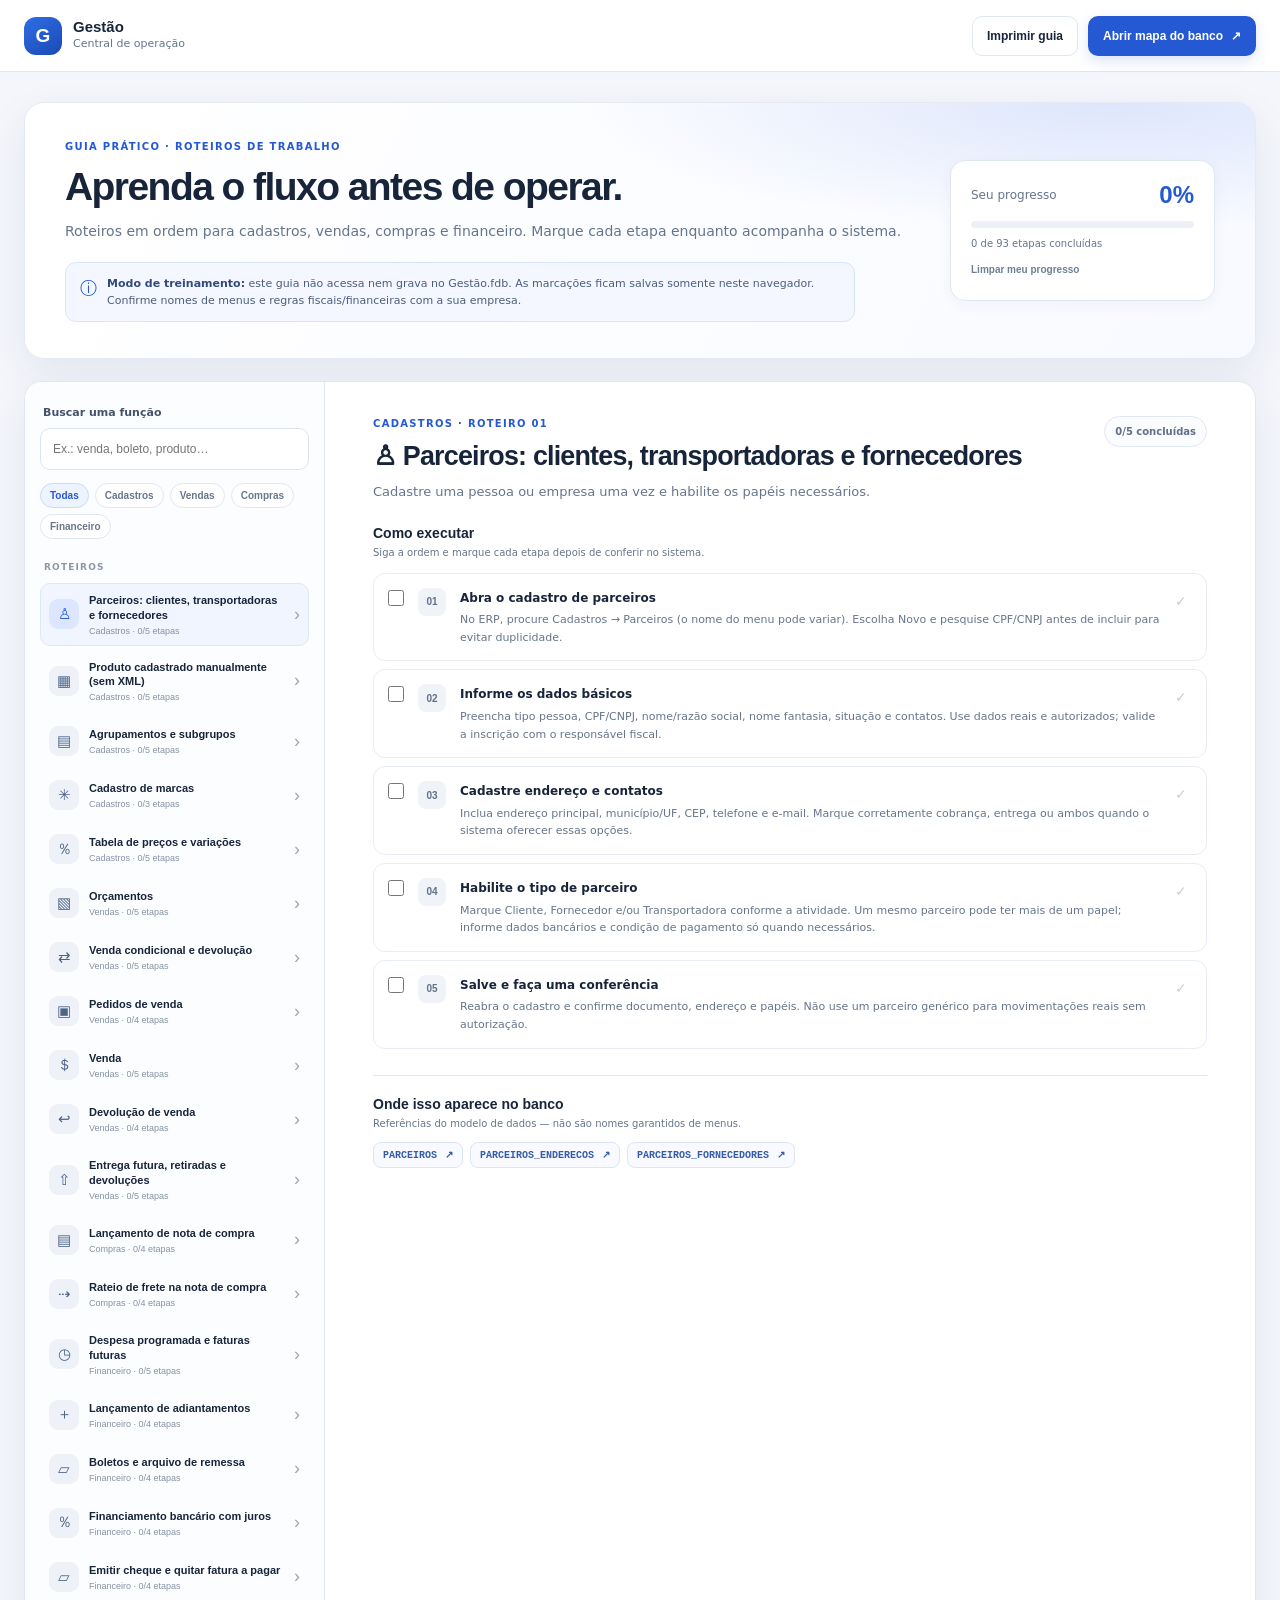
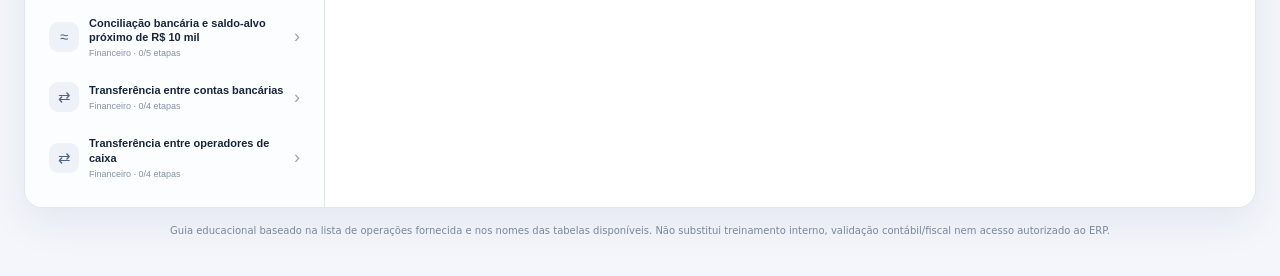
==== guia.html @ 0971cc7e "Add files via upload" ====
<!doctype html>
<html lang="pt-BR">
  <head>
    <meta charset="utf-8" />
    <meta name="viewport" content="width=device-width, initial-scale=1" />
    <meta name="theme-color" content="#f4f6fb" />
    <title>Guia de uso · Gestão</title>
    <link rel="stylesheet" href="guia.css" />
  </head>
  <body>
    <header class="topbar">
      <a class="brand" href="index.html" aria-label="Voltar ao mapa do banco">
        <span class="brand-mark">G</span>
        <span><strong>Gestão</strong><small>Central de operação</small></span>
      </a>
      <div class="top-actions">
        <button id="printGuide" class="button button-quiet" type="button">
          Imprimir guia
        </button>
        <a class="button button-primary" href="index.html"
          >Abrir mapa do banco <span aria-hidden="true">↗</span></a
        >
      </div>
    </header>

    <main class="shell">
      <section class="hero">
        <div class="hero-copy">
          <p class="eyebrow">GUIA PRÁTICO · ROTEIROS DE TRABALHO</p>
          <h1>Aprenda o fluxo antes de operar.</h1>
          <p class="hero-text">
            Roteiros em ordem para cadastros, vendas, compras e financeiro.
            Marque cada etapa enquanto acompanha o sistema.
          </p>
          <div class="hero-note">
            <span aria-hidden="true">ⓘ</span
            ><span
              ><strong>Modo de treinamento:</strong> este guia não acessa nem
              grava no Gestão.fdb. As marcações ficam salvas somente neste
              navegador. Confirme nomes de menus e regras fiscais/financeiras
              com a sua empresa.</span
            >
          </div>
        </div>
        <div class="progress-card" aria-live="polite">
          <div class="progress-top">
            <span>Seu progresso</span><strong id="progressText">0%</strong>
          </div>
          <div class="progress-track"><span id="progressBar"></span></div>
          <p id="progressDetail">0 de 0 etapas concluídas</p>
          <button id="resetProgress" class="text-button" type="button">
            Limpar meu progresso
          </button>
        </div>
      </section>

      <section class="workspace" aria-label="Roteiros de operação">
        <aside class="catalog">
          <label class="search-label" for="guideSearch"
            >Buscar uma função</label
          >
          <input
            id="guideSearch"
            type="search"
            placeholder="Ex.: venda, boleto, produto…"
            autocomplete="off"
          />
          <div
            id="categoryFilters"
            class="category-filters"
            aria-label="Filtrar por área"
          ></div>
          <p class="list-heading">ROTEIROS</p>
          <nav
            id="workflowList"
            class="workflow-list"
            aria-label="Lista de roteiros"
          ></nav>
          <p id="emptyList" class="empty-state" hidden>
            Nenhum roteiro encontrado. Tente outro termo ou área.
          </p>
        </aside>

        <article
          id="workflowDetail"
          class="detail"
          aria-live="polite"
        ></article>
      </section>
      <footer class="footer">
        Guia educacional baseado na lista de operações fornecida e nos nomes das
        tabelas disponíveis. Não substitui treinamento interno, validação
        contábil/fiscal nem acesso autorizado ao ERP.
      </footer>
    </main>
    <script src="dados.js"></script>
    <script src="guia.js"></script>
  </body>
</html>
---- guia.css ----
:root {
  color-scheme: light;
  --ink: #17243a;
  --muted: #66758b;
  --line: #e0e7f0;
  --surface: #fff;
  --canvas: #f4f6fb;
  --blue: #2459d3;
  --blue-soft: #edf3ff;
  --green: #167b58;
  --amber: #9b5a0a;
  --shadow: 0 14px 40px rgba(31, 55, 90, 0.08);
}
* {
  box-sizing: border-box;
}
body {
  margin: 0;
  background: var(--canvas);
  color: var(--ink);
  font:
    14px "DM Sans",
    system-ui,
    sans-serif;
  line-height: 1.55;
}
.topbar {
  height: 72px;
  display: flex;
  align-items: center;
  justify-content: space-between;
  padding: 0 max(24px, calc((100vw - 1240px) / 2));
  background: #fff;
  border-bottom: 1px solid var(--line);
}
.brand {
  display: flex;
  align-items: center;
  gap: 11px;
  color: inherit;
  text-decoration: none;
}
.brand-mark {
  width: 38px;
  height: 38px;
  border-radius: 12px;
  display: grid;
  place-items: center;
  background: linear-gradient(145deg, #2f6ee5, #1a49b5);
  color: #fff;
  font:
    800 19px Manrope,
    sans-serif;
}
.brand strong,
.brand small {
  display: block;
}
.brand strong {
  font:
    700 15px Manrope,
    sans-serif;
}
.brand small {
  font-size: 11px;
  color: var(--muted);
}
.top-actions {
  display: flex;
  gap: 10px;
  align-items: center;
}
.button {
  min-height: 40px;
  display: inline-flex;
  align-items: center;
  justify-content: center;
  gap: 8px;
  padding: 0 14px;
  border: 1px solid transparent;
  border-radius: 10px;
  text-decoration: none;
  font:
    600 12px "DM Sans",
    sans-serif;
  cursor: pointer;
}
.button-primary {
  background: var(--blue);
  color: #fff;
  box-shadow: 0 5px 14px #2459d32a;
}
.button-primary:hover {
  background: #194ab9;
}
.button-quiet {
  background: #fff;
  color: var(--ink);
  border-color: var(--line);
}
.button-quiet:hover {
  background: #f7f9fc;
}
.shell {
  width: min(1240px, calc(100% - 48px));
  margin: 30px auto 22px;
}
.hero {
  display: grid;
  grid-template-columns: minmax(0, 1fr) 265px;
  gap: 30px;
  align-items: center;
  padding: 36px 40px;
  margin-bottom: 22px;
  border-radius: 20px;
  background:
    radial-gradient(ellipse at 88% 0%, #527ce52b, transparent 35%),
    linear-gradient(115deg, #fff, #f8faff);
  border: 1px solid #e4eaf4;
  box-shadow: var(--shadow);
}
.eyebrow {
  margin: 0 0 9px;
  color: var(--blue);
  font-size: 10px;
  font-weight: 700;
  letter-spacing: 0.13em;
}
.hero h1 {
  margin: 0;
  font:
    800 clamp(27px, 3.1vw, 39px)/1.17 Manrope,
    sans-serif;
  letter-spacing: -0.04em;
}
.hero-text {
  margin: 12px 0 19px;
  color: var(--muted);
  font-size: 14px;
}
.hero-note {
  max-width: 790px;
  display: flex;
  gap: 10px;
  padding: 12px 14px;
  border: 1px solid #d9e5ff;
  border-radius: 11px;
  background: #f4f7ff;
  color: #4c5e7b;
  font-size: 11px;
  line-height: 1.55;
}
.hero-note > span:first-child {
  color: var(--blue);
  font-size: 17px;
}
.hero-note strong {
  color: #304a79;
}
.progress-card {
  padding: 20px;
  border: 1px solid var(--line);
  border-radius: 15px;
  background: #fff;
  box-shadow: 0 5px 16px #1e39600a;
}
.progress-top {
  display: flex;
  align-items: center;
  justify-content: space-between;
  font-size: 12px;
  color: var(--muted);
}
.progress-top strong {
  font:
    800 24px Manrope,
    sans-serif;
  color: var(--blue);
}
.progress-track {
  height: 7px;
  margin: 12px 0 8px;
  border-radius: 99px;
  overflow: hidden;
  background: #edf1f7;
}
.progress-track span {
  display: block;
  width: 0;
  height: 100%;
  border-radius: inherit;
  background: linear-gradient(90deg, #2459d3, #5d8bf3);
  transition: width 0.2s;
}
.progress-card p {
  margin: 0;
  color: var(--muted);
  font-size: 10px;
}
.text-button {
  margin: 12px 0 0;
  padding: 0;
  border: 0;
  background: none;
  color: #6f7e95;
  font:
    600 10px "DM Sans",
    sans-serif;
  cursor: pointer;
}
.text-button:hover {
  color: #b33333;
}
.workspace {
  min-height: 680px;
  display: grid;
  grid-template-columns: 300px minmax(0, 1fr);
  border: 1px solid var(--line);
  border-radius: 18px;
  background: #fff;
  box-shadow: var(--shadow);
  overflow: hidden;
}
.catalog {
  padding: 22px 15px 18px;
  border-right: 1px solid var(--line);
  background: #fcfdff;
}
.search-label {
  display: block;
  margin: 0 0 7px 3px;
  font-size: 11px;
  font-weight: 700;
  color: #44536a;
}
.catalog input[type="search"] {
  width: 100%;
  height: 42px;
  padding: 0 12px;
  border: 1px solid #dce4ef;
  border-radius: 10px;
  outline: 0;
  background: #fff;
  color: var(--ink);
  font:
    12px "DM Sans",
    sans-serif;
}
.catalog input:focus {
  border-color: #6b91e8;
  box-shadow: 0 0 0 3px #2459d314;
}
.category-filters {
  display: flex;
  flex-wrap: wrap;
  gap: 6px;
  margin: 13px 0 22px;
}
.filter-chip {
  padding: 6px 9px;
  border: 1px solid var(--line);
  border-radius: 99px;
  background: #fff;
  color: #68778b;
  font:
    600 10px "DM Sans",
    sans-serif;
  cursor: pointer;
}
.filter-chip.selected {
  border-color: #cbd9fb;
  background: var(--blue-soft);
  color: var(--blue);
}
.list-heading {
  margin: 0 0 8px 4px;
  color: #8b97a8;
  font-size: 9px;
  font-weight: 700;
  letter-spacing: 0.13em;
}
.workflow-list {
  display: flex;
  flex-direction: column;
  gap: 4px;
}
.workflow-item {
  width: 100%;
  display: flex;
  align-items: center;
  gap: 10px;
  padding: 9px 8px;
  border: 1px solid transparent;
  border-radius: 10px;
  background: transparent;
  text-align: left;
  color: var(--ink);
  cursor: pointer;
}
.workflow-item:hover {
  background: #f4f7fc;
}
.workflow-item.active {
  border-color: #dce6fc;
  background: #f1f5ff;
}
.workflow-icon {
  flex: 0 0 30px;
  width: 30px;
  height: 30px;
  display: grid;
  place-items: center;
  border-radius: 9px;
  background: #eef2f8;
  color: #4d6488;
  font-size: 15px;
}
.workflow-item.active .workflow-icon {
  background: #dce7ff;
  color: var(--blue);
}
.workflow-label {
  min-width: 0;
  flex: 1;
}
.workflow-label strong,
.workflow-label small {
  display: block;
}
.workflow-label strong {
  font-size: 11px;
  line-height: 1.35;
  font-weight: 600;
}
.workflow-label small {
  margin-top: 3px;
  color: #8692a4;
  font-size: 9px;
}
.workflow-arrow {
  color: #9aa5b5;
  font-size: 18px;
}
.empty-state {
  padding: 12px;
  color: var(--muted);
  font-size: 12px;
}
.detail {
  padding: 34px clamp(22px, 4vw, 48px) 38px;
  min-width: 0;
}
.detail-heading {
  display: flex;
  justify-content: space-between;
  align-items: flex-start;
  gap: 15px;
  margin-bottom: 22px;
}
.detail-heading h2 {
  margin: 0;
  font:
    800 clamp(21px, 2.1vw, 29px)/1.25 Manrope,
    sans-serif;
  letter-spacing: -0.03em;
}
.detail-summary {
  margin: 8px 0 0;
  color: var(--muted);
  font-size: 13px;
}
.completion-pill {
  white-space: nowrap;
  padding: 7px 10px;
  border: 1px solid #e2e8f1;
  border-radius: 99px;
  background: #fbfcfe;
  color: #5f708a;
  font-size: 10px;
  font-weight: 600;
}
.callout {
  display: flex;
  gap: 10px;
  padding: 13px 15px;
  margin-bottom: 22px;
  border: 1px solid;
  border-radius: 11px;
  font-size: 11px;
  line-height: 1.55;
}
.callout-warning {
  border-color: #f2dfb9;
  background: #fff9eb;
  color: #765121;
}
.callout strong {
  flex: 0 0 auto;
  color: #9b5a0a;
}
.steps-heading {
  margin: 23px 0 12px;
}
.steps-heading h3,
.references h3,
.demo-heading h3 {
  margin: 0;
  font:
    700 14px Manrope,
    sans-serif;
}
.steps-heading p,
.references p {
  margin: 4px 0 0;
  color: var(--muted);
  font-size: 10px;
}
.steps {
  display: flex;
  flex-direction: column;
  gap: 8px;
}
.step-card {
  position: relative;
  display: grid;
  grid-template-columns: 18px 30px minmax(0, 1fr) 17px;
  gap: 12px;
  align-items: start;
  padding: 14px;
  border: 1px solid #e8edf4;
  border-radius: 12px;
  background: #fff;
  cursor: pointer;
  transition:
    border-color 0.16s,
    background 0.16s;
}
.step-card:hover {
  border-color: #c9d8f5;
  background: #fcfdff;
}
.step-card > input {
  width: 16px;
  height: 16px;
  margin: 2px 0 0;
  accent-color: var(--blue);
  cursor: pointer;
}
.step-number {
  width: 28px;
  height: 28px;
  display: grid;
  place-items: center;
  border-radius: 8px;
  background: #f0f3f8;
  color: #62718a;
  font:
    700 10px Manrope,
    sans-serif;
}
.step-copy strong,
.step-copy > span {
  display: block;
}
.step-copy strong {
  margin: 1px 0 4px;
  font-size: 12px;
}
.step-copy > span {
  color: #66758b;
  font-size: 11px;
  line-height: 1.6;
}
.step-check {
  padding-top: 3px;
  color: #c5cdd8;
  font-weight: 700;
}
.step-card.completed {
  border-color: #cde9dc;
  background: #f8fdf9;
}
.step-card.completed .step-number {
  background: #e4f5eb;
  color: var(--green);
}
.step-card.completed .step-check {
  color: var(--green);
}
.step-card.completed .step-copy strong {
  color: #557261;
}
.references {
  display: grid;
  grid-template-columns: 1fr;
  gap: 11px;
  margin-top: 26px;
  padding-top: 20px;
  border-top: 1px solid var(--line);
}
.table-links {
  display: flex;
  flex-wrap: wrap;
  gap: 7px;
}
.table-link {
  display: inline-flex;
  align-items: center;
  gap: 8px;
  padding: 6px 9px;
  border: 1px solid #dce5f4;
  border-radius: 8px;
  background: #f8faff;
  color: #355caa;
  text-decoration: none;
  font:
    600 10px ui-monospace,
    monospace;
}
.table-link:hover {
  border-color: #9eb7ed;
  background: #eff4ff;
}
.muted {
  color: var(--muted);
  font-size: 11px;
}
.demo-panel {
  margin: 17px 0 20px;
  padding: 17px;
  border: 1px solid #dae5fa;
  border-radius: 14px;
  background: linear-gradient(130deg, #f8faff, #fff);
}
.demo-heading {
  display: flex;
  align-items: center;
  gap: 10px;
  margin-bottom: 13px;
}
.demo-heading p {
  margin: 3px 0 0;
  color: var(--muted);
  font-size: 10px;
}
.demo-icon {
  width: 34px;
  height: 34px;
  display: grid;
  place-items: center;
  border-radius: 10px;
  background: #e6edff;
  color: var(--blue);
  font-size: 18px;
}
.demo-input {
  display: flex;
  flex-direction: column;
  gap: 6px;
  color: #4c5b71;
  font-size: 10px;
  font-weight: 600;
}
.demo-input input {
  height: 38px;
  padding: 0 10px;
  border: 1px solid #dbe3ef;
  border-radius: 8px;
  background: #fff;
  color: var(--ink);
  font:
    12px "DM Sans",
    sans-serif;
}
.price-results {
  display: grid;
  grid-template-columns: repeat(3, minmax(0, 1fr));
  gap: 8px;
  margin-top: 10px;
}
.price-tier {
  display: flex;
  flex-direction: column;
  gap: 7px;
  padding: 10px;
  border: 1px solid #e7edf6;
  border-radius: 9px;
  background: #fff;
}
.price-tier > span {
  display: flex;
  justify-content: space-between;
  gap: 4px;
  color: #596a82;
  font-size: 10px;
}
.price-tier small {
  color: #7889a3;
}
.price-tier strong {
  font:
    700 13px Manrope,
    sans-serif;
  color: #254fa9;
}
.demo-footnote {
  margin: 10px 0 0;
  color: #7b8798;
  font-size: 9px;
}
.demo-grid {
  display: grid;
  grid-template-columns: 1fr 1fr;
  gap: 10px;
  margin-bottom: 12px;
}
.expense-results {
  margin-top: 12px;
}
.preview-total {
  display: flex;
  justify-content: space-between;
  gap: 10px;
  margin: 0 0 8px;
  color: #52637c;
  font-size: 11px;
}
.preview-total strong {
  color: var(--ink);
}
.date-chips {
  display: flex;
  flex-wrap: wrap;
  gap: 5px;
}
.date-chips span {
  padding: 4px 7px;
  border: 1px solid #e3eaf5;
  border-radius: 6px;
  background: #fff;
  color: #50617b;
  font-size: 9px;
}
.validation-message {
  margin: 8px 0;
  color: #a34430;
  font-size: 11px;
}
.footer {
  padding: 15px 5px;
  color: #7b8798;
  font-size: 10px;
  text-align: center;
}
button:focus-visible,
a:focus-visible,
input:focus-visible {
  outline: 3px solid #72a0ff;
  outline-offset: 2px;
}
@media (max-width: 800px) {
  .shell {
    width: min(100% - 28px, 650px);
    margin-top: 18px;
  }
  .hero {
    grid-template-columns: 1fr;
    padding: 26px 23px;
    gap: 17px;
  }
  .progress-card {
    max-width: none;
  }
  .workspace {
    grid-template-columns: 230px minmax(0, 1fr);
  }
  .catalog {
    padding: 17px 11px;
  }
  .detail {
    padding: 24px 20px;
  }
  .topbar {
    padding: 0 16px;
  }
  .brand small {
    display: none;
  }
}
@media (max-width: 620px) {
  .topbar {
    height: 62px;
  }
  .top-actions {
    gap: 6px;
  }
  .button {
    min-height: 36px;
    padding: 0 9px;
    font-size: 10px;
  }
  .button-quiet {
    display: none;
  }
  .shell {
    width: calc(100% - 20px);
    margin: 12px auto;
  }
  .hero {
    padding: 21px 17px;
    border-radius: 15px;
  }
  .hero h1 {
    font-size: 27px;
  }
  .hero-text {
    font-size: 12px;
  }
  .workspace {
    grid-template-columns: 1fr;
    min-height: 0;
  }
  .catalog {
    border-right: 0;
    border-bottom: 1px solid var(--line);
    padding: 14px;
  }
  .workflow-list {
    display: grid;
    grid-template-columns: 1fr 1fr;
    max-height: 230px;
    overflow: auto;
  }
  .workflow-item {
    padding: 7px 5px;
    gap: 6px;
  }
  .workflow-icon {
    width: 26px;
    height: 26px;
    flex-basis: 26px;
  }
  .workflow-label strong {
    font-size: 9px;
  }
  .workflow-label small {
    font-size: 8px;
  }
  .workflow-arrow {
    display: none;
  }
  .category-filters {
    margin-bottom: 12px;
  }
  .detail {
    padding: 22px 15px;
  }
  .detail-heading {
    flex-direction: column;
  }
  .completion-pill {
    order: -1;
  }
  .step-card {
    grid-template-columns: 16px 26px minmax(0, 1fr) 12px;
    gap: 8px;
    padding: 11px 9px;
  }
  .step-number {
    width: 25px;
    height: 25px;
  }
  .step-copy strong {
    font-size: 11px;
  }
  .step-copy > span {
    font-size: 10px;
  }
  .price-results {
    grid-template-columns: 1fr;
  }
  .price-tier {
    flex-direction: row;
    align-items: center;
    justify-content: space-between;
  }
  .price-tier > span {
    gap: 8px;
  }
  .demo-grid {
    grid-template-columns: 1fr;
  }
  .references {
    margin-top: 20px;
  }
  .footer {
    text-align: left;
  }
}
@media print {
  body {
    background: #fff;
  }
  .topbar,
  .catalog,
  .progress-card,
  .text-button,
  .button,
  .category-filters,
  .workflow-list,
  .search-label,
  .catalog input,
  .list-heading {
    display: none !important;
  }
  .shell {
    width: 100%;
    margin: 0;
  }
  .hero {
    display: block;
    padding: 10px;
    border: 0;
    box-shadow: none;
  }
  .workspace {
    display: block;
    border: 0;
    box-shadow: none;
  }
  .detail {
    padding: 10px;
  }
  .step-card {
    break-inside: avoid;
  }
  .demo-panel,
  .callout {
    break-inside: avoid;
  }
  .footer {
    font-size: 9px;
  }
}
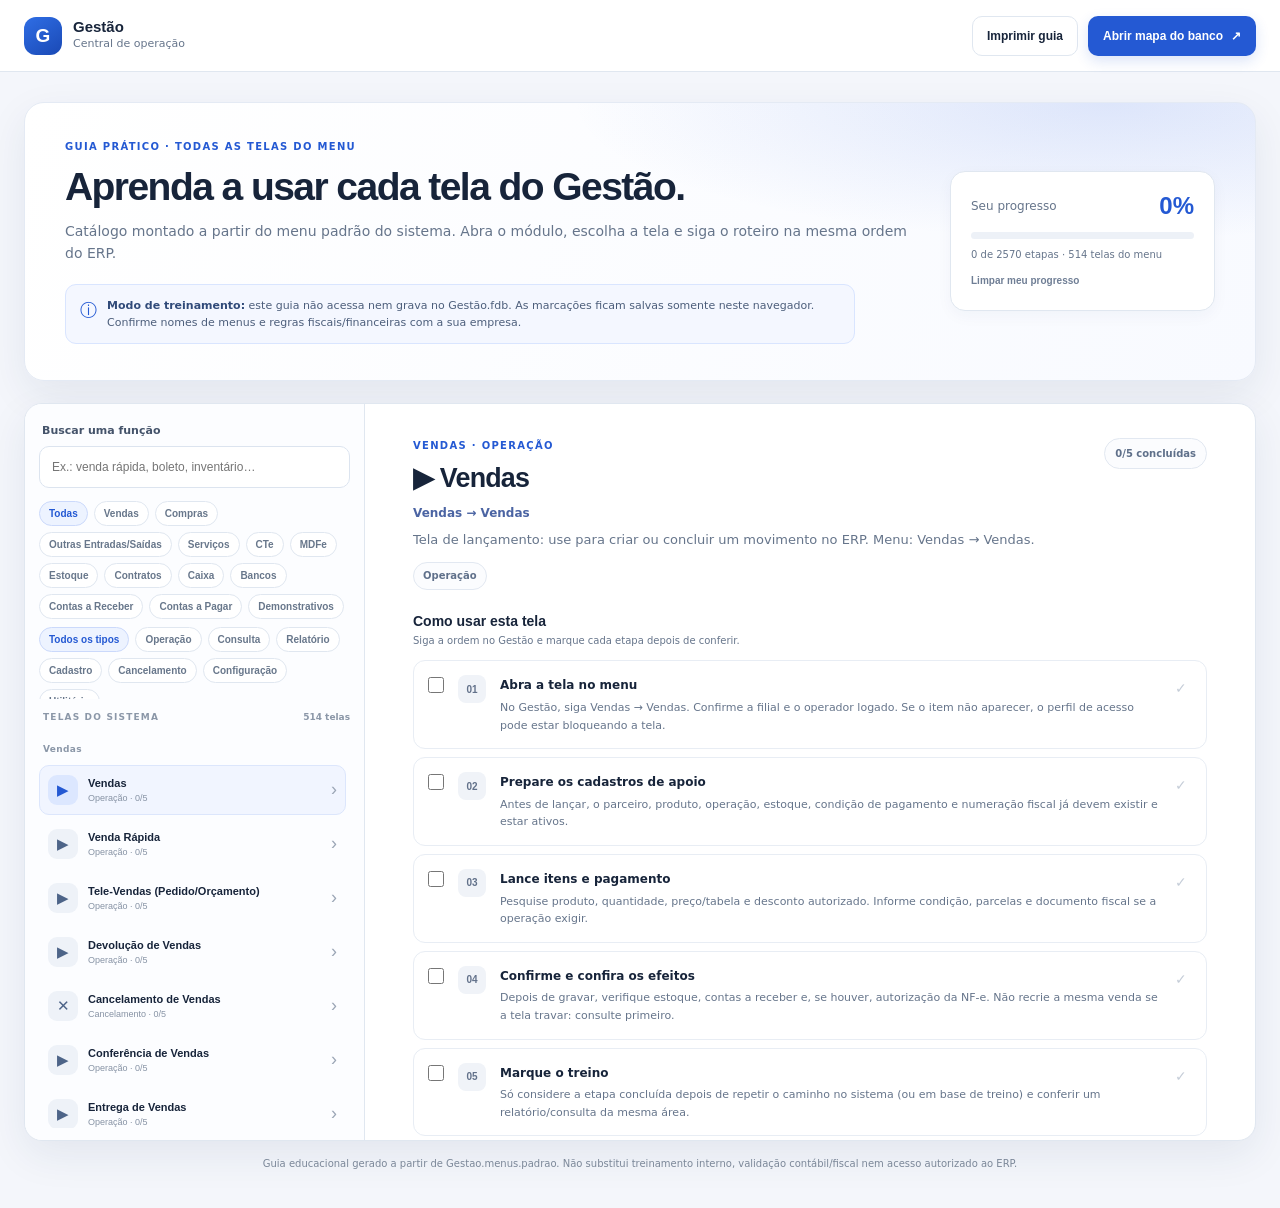
==== commit b91df59a: "Add files via upload" ====
--- a/guia.html
+++ b/guia.html
@@ -26,11 +26,11 @@
     <main class="shell">
       <section class="hero">
         <div class="hero-copy">
-          <p class="eyebrow">GUIA PRÁTICO · ROTEIROS DE TRABALHO</p>
-          <h1>Aprenda o fluxo antes de operar.</h1>
+          <p class="eyebrow">GUIA PRÁTICO · TODAS AS TELAS DO MENU</p>
+          <h1>Aprenda a usar cada tela do Gestão.</h1>
           <p class="hero-text">
-            Roteiros em ordem para cadastros, vendas, compras e financeiro.
-            Marque cada etapa enquanto acompanha o sistema.
+            Catálogo montado a partir do menu padrão do sistema. Abra o módulo,
+            escolha a tela e siga o roteiro na mesma ordem do ERP.
           </p>
           <div class="hero-note">
             <span aria-hidden="true">ⓘ</span
@@ -62,22 +62,27 @@
           <input
             id="guideSearch"
             type="search"
-            placeholder="Ex.: venda, boleto, produto…"
+            placeholder="Ex.: venda rápida, boleto, inventário…"
             autocomplete="off"
           />
           <div
             id="categoryFilters"
             class="category-filters"
-            aria-label="Filtrar por área"
+            aria-label="Filtrar por menu"
           ></div>
-          <p class="list-heading">ROTEIROS</p>
+          <div
+            id="kindFilters"
+            class="category-filters kind-filters"
+            aria-label="Filtrar por tipo de tela"
+          ></div>
+          <p class="list-heading">TELAS DO SISTEMA <span id="listCount"></span></p>
           <nav
             id="workflowList"
             class="workflow-list"
-            aria-label="Lista de roteiros"
+            aria-label="Lista de telas do menu"
           ></nav>
           <p id="emptyList" class="empty-state" hidden>
-            Nenhum roteiro encontrado. Tente outro termo ou área.
+            Nenhuma tela encontrada. Tente outro termo, menu ou tipo.
           </p>
         </aside>
 
@@ -88,12 +93,13 @@
         ></article>
       </section>
       <footer class="footer">
-        Guia educacional baseado na lista de operações fornecida e nos nomes das
-        tabelas disponíveis. Não substitui treinamento interno, validação
-        contábil/fiscal nem acesso autorizado ao ERP.
+        Guia educacional gerado a partir de Gestao.menus.padrao. Não substitui
+        treinamento interno, validação contábil/fiscal nem acesso autorizado ao
+        ERP.
       </footer>
     </main>
     <script src="dados.js"></script>
+    <script src="menus.js"></script>
     <script src="guia.js"></script>
   </body>
 </html>
--- a/guia.css
+++ b/guia.css
@@ -212,9 +212,10 @@
   color: #b33333;
 }
 .workspace {
-  min-height: 680px;
+  min-height: 720px;
+  height: min(82vh, 980px);
   display: grid;
-  grid-template-columns: 300px minmax(0, 1fr);
+  grid-template-columns: 340px minmax(0, 1fr);
   border: 1px solid var(--line);
   border-radius: 18px;
   background: #fff;
@@ -222,7 +223,10 @@
   overflow: hidden;
 }
 .catalog {
-  padding: 22px 15px 18px;
+  display: flex;
+  flex-direction: column;
+  min-height: 0;
+  padding: 18px 14px 12px;
   border-right: 1px solid var(--line);
   background: #fcfdff;
 }
@@ -254,7 +258,13 @@
   display: flex;
   flex-wrap: wrap;
   gap: 6px;
-  margin: 13px 0 22px;
+  margin: 13px 0 8px;
+  max-height: 118px;
+  overflow: auto;
+}
+.kind-filters {
+  margin: 0 0 12px;
+  max-height: 72px;
 }
 .filter-chip {
   padding: 6px 9px;
@@ -278,11 +288,30 @@
   font-size: 9px;
   font-weight: 700;
   letter-spacing: 0.13em;
+  display: flex;
+  justify-content: space-between;
+  gap: 8px;
+}
+.list-heading span {
+  letter-spacing: 0;
+  font-weight: 600;
+  text-transform: none;
+}
+.group-label {
+  margin: 10px 4px 4px;
+  color: #8b97a8;
+  font-size: 9px;
+  font-weight: 700;
+  letter-spacing: 0.04em;
 }
 .workflow-list {
   display: flex;
   flex-direction: column;
   gap: 4px;
+  flex: 1;
+  min-height: 0;
+  overflow: auto;
+  padding-right: 4px;
 }
 .workflow-item {
   width: 100%;
@@ -349,6 +378,75 @@
 .detail {
   padding: 34px clamp(22px, 4vw, 48px) 38px;
   min-width: 0;
+  overflow: auto;
+}
+.menu-path {
+  margin: 8px 0 0;
+  color: #4b64a3;
+  font-size: 12px;
+  font-weight: 600;
+}
+.meta-row {
+  display: flex;
+  flex-wrap: wrap;
+  gap: 8px;
+  margin-top: 12px;
+}
+.form-chip,
+.kind-badge {
+  display: inline-flex;
+  align-items: center;
+  padding: 5px 9px;
+  border-radius: 99px;
+  font-size: 10px;
+  font-weight: 600;
+}
+.form-chip {
+  border: 1px solid #dce5f4;
+  background: #f8faff;
+  color: #355caa;
+}
+.kind-badge {
+  border: 1px solid #e2e8f1;
+  background: #fbfcfe;
+  color: #5f708a;
+}
+.related {
+  margin-top: 26px;
+  padding-top: 20px;
+  border-top: 1px solid var(--line);
+}
+.related h3 {
+  margin: 0;
+  font:
+    700 14px Manrope,
+    sans-serif;
+}
+.related p {
+  margin: 4px 0 0;
+  color: var(--muted);
+  font-size: 10px;
+}
+.related-links {
+  display: flex;
+  flex-wrap: wrap;
+  gap: 7px;
+  margin-top: 11px;
+}
+.related-link {
+  padding: 6px 9px;
+  border: 1px solid #e2e8f1;
+  border-radius: 8px;
+  background: #fff;
+  color: var(--ink);
+  font:
+    600 10px "DM Sans",
+    sans-serif;
+  cursor: pointer;
+}
+.related-link:hover {
+  border-color: #9eb7ed;
+  background: #eff4ff;
 }
 .detail-heading {
   display: flex;
@@ -672,7 +770,8 @@
     max-width: none;
   }
   .workspace {
-    grid-template-columns: 230px minmax(0, 1fr);
+    grid-template-columns: 250px minmax(0, 1fr);
+    height: auto;
   }
   .catalog {
     padding: 17px 11px;
@@ -719,6 +818,7 @@
   .workspace {
     grid-template-columns: 1fr;
     min-height: 0;
+    height: auto;
   }
   .catalog {
     border-right: 0;
